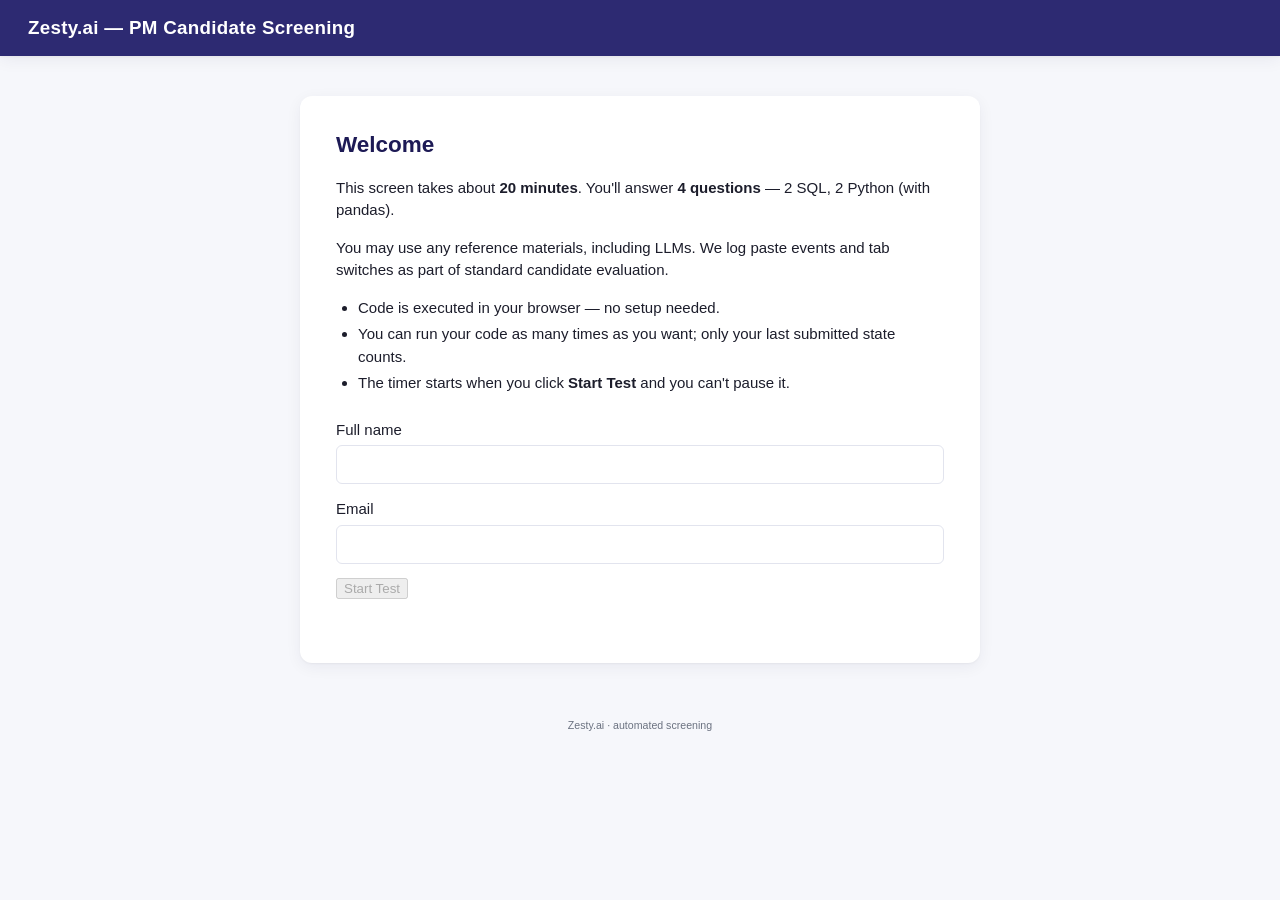
==== index.html @ 0598853e "Add browser-based PM candidate screening test Static-site MVP for screening PM candidates on basic S" ====
<!DOCTYPE html>
<html lang="en">
<head>
  <meta charset="utf-8" />
  <meta name="viewport" content="width=device-width, initial-scale=1" />
  <title>Zesty.ai — PM Candidate Screening</title>
  <link rel="stylesheet" href="css/styles.css" />
</head>
<body class="page-landing">
  <header class="header">
    <img src="logo.png" alt="Zesty.ai" class="logo" onerror="this.style.display='none'" />
    <h1>Zesty.ai — PM Candidate Screening</h1>
  </header>

  <main class="container">
    <section class="card">
      <h2>Welcome</h2>
      <p>
        This screen takes about <strong>20 minutes</strong>. You'll answer
        <strong>4 questions</strong> — 2 SQL, 2 Python (with pandas).
      </p>
      <p>
        You may use any reference materials, including LLMs. We log paste
        events and tab switches as part of standard candidate evaluation.
      </p>
      <ul class="bullets">
        <li>Code is executed in your browser — no setup needed.</li>
        <li>You can run your code as many times as you want; only your last submitted state counts.</li>
        <li>The timer starts when you click <strong>Start Test</strong> and you can't pause it.</li>
      </ul>

      <form id="start-form" class="start-form" novalidate>
        <label>
          Full name
          <input type="text" id="full-name" name="full-name" required autocomplete="name" />
        </label>
        <label>
          Email
          <input type="email" id="email" name="email" required autocomplete="email" />
        </label>
        <button type="submit" id="start-btn" disabled>Start Test</button>
        <p id="form-error" class="form-error" aria-live="polite"></p>
      </form>
    </section>
  </main>

  <footer class="footer">
    <small>Zesty.ai · automated screening</small>
  </footer>

  <script>
    (function () {
      const nameEl = document.getElementById("full-name");
      const emailEl = document.getElementById("email");
      const btn = document.getElementById("start-btn");
      const form = document.getElementById("start-form");
      const errEl = document.getElementById("form-error");

      function validEmail(s) {
        return /^[^\s@]+@[^\s@]+\.[^\s@]+$/.test(s);
      }

      function check() {
        const ok = nameEl.value.trim().length >= 2 && validEmail(emailEl.value.trim());
        btn.disabled = !ok;
      }
      nameEl.addEventListener("input", check);
      emailEl.addEventListener("input", check);

      form.addEventListener("submit", function (e) {
        e.preventDefault();
        const name = nameEl.value.trim();
        const email = emailEl.value.trim();
        if (!name || !validEmail(email)) {
          errEl.textContent = "Please enter a valid name and email.";
          return;
        }
        sessionStorage.setItem("candidate_name", name);
        sessionStorage.setItem("candidate_email", email);
        window.location.href = "test.html";
      });
    })();
  </script>
</body>
</html>
---- css/styles.css ----
/* Zesty.ai screening — minimal stylesheet, no framework. */

:root {
  --primary: #2d2a72;          /* deep zesty blue/purple */
  --primary-dark: #1d1a55;
  --primary-light: #5b54c8;
  --accent: #6c63ff;
  --bg: #f6f7fb;
  --surface: #ffffff;
  --border: #e2e4ee;
  --text: #1c1d2b;
  --text-muted: #6b7280;
  --pass: #137a3d;
  --pass-bg: #e8f7ee;
  --fail: #b32c2c;
  --fail-bg: #fdecec;
  --warn: #d97706;
  --code-bg: #1f1f2e;
  --code-text: #f3f3f8;
  --shadow: 0 1px 2px rgba(0, 0, 0, 0.04), 0 4px 16px rgba(20, 20, 60, 0.06);
}

* { box-sizing: border-box; }

html, body {
  margin: 0;
  padding: 0;
  font-family: -apple-system, BlinkMacSystemFont, "Segoe UI", Roboto, Helvetica, Arial, sans-serif;
  color: var(--text);
  background: var(--bg);
  font-size: 15px;
  line-height: 1.5;
}

h1, h2, h3, h4 { color: var(--primary-dark); margin: 0 0 0.5em; }
h1 { font-size: 1.25rem; }
h2 { font-size: 1.5rem; }
h3 { font-size: 1rem; }

a { color: var(--primary-light); }

/* ---------- Header ---------- */
.header {
  display: flex;
  align-items: center;
  gap: 14px;
  padding: 14px 28px;
  background: var(--primary);
  color: white;
  box-shadow: var(--shadow);
}
.header h1 { color: white; margin: 0; font-weight: 600; letter-spacing: 0.3px; }
.logo { height: 28px; width: auto; }
.logo-small { height: 22px; }
.brand { font-weight: 600; letter-spacing: 0.3px; }
.candidate-label, .timer-label { color: rgba(255,255,255,0.75); margin-right: 6px; }
.candidate-name { font-weight: 600; }

.header-test {
  display: grid;
  grid-template-columns: 1fr auto 1fr;
  align-items: center;
  padding: 10px 20px;
}
.header-left { display: flex; align-items: center; gap: 10px; }
.header-center { text-align: center; }
.header-right { display: flex; align-items: center; gap: 14px; justify-content: flex-end; }

.timer {
  font-variant-numeric: tabular-nums;
  font-weight: 700;
  font-size: 1.1rem;
  background: rgba(255,255,255,0.12);
  padding: 4px 10px;
  border-radius: 6px;
  min-width: 64px;
  text-align: center;
}
.timer.warning { background: var(--warn); color: white; animation: pulse 1s infinite; }
@keyframes pulse {
  0%, 100% { opacity: 1; }
  50% { opacity: 0.7; }
}

.py-status {
  font-size: 0.8rem;
  color: rgba(255,255,255,0.7);
  background: rgba(255,255,255,0.08);
  padding: 3px 8px;
  border-radius: 4px;
}
.py-status.ready { color: #b9f0c5; background: rgba(255,255,255,0.12); }

/* ---------- Landing & done ---------- */
.container {
  max-width: 720px;
  margin: 40px auto;
  padding: 0 20px;
}
.card {
  background: var(--surface);
  border-radius: 12px;
  padding: 32px 36px;
  box-shadow: var(--shadow);
}
.card.center { text-align: center; }
.bullets { padding-left: 22px; }
.bullets li { margin: 4px 0; }

.start-form { display: flex; flex-direction: column; gap: 14px; margin-top: 24px; }
.start-form label { display: flex; flex-direction: column; gap: 4px; font-weight: 500; color: var(--text); }
.start-form input {
  padding: 10px 12px;
  font-size: 1rem;
  border: 1px solid var(--border);
  border-radius: 6px;
  background: white;
  font-family: inherit;
}
.start-form input:focus {
  outline: none;
  border-color: var(--primary-light);
  box-shadow: 0 0 0 3px rgba(108, 99, 255, 0.15);
}
.form-error { color: var(--fail); margin: 0; min-height: 1.2em; }

.btn {
  font-family: inherit;
  font-size: 1rem;
  font-weight: 600;
  padding: 10px 20px;
  border-radius: 6px;
  border: none;
  cursor: pointer;
  transition: background 0.15s, opacity 0.15s;
}
.btn:disabled { opacity: 0.5; cursor: not-allowed; }
.btn-primary { background: var(--primary); color: white; }
.btn-primary:hover:not(:disabled) { background: var(--primary-dark); }
.btn-submit { background: var(--accent); color: white; }
.btn-submit:hover:not(:disabled) { background: #5048d6; }

#start-btn { align-self: flex-start; }

.check-icon {
  font-size: 4rem;
  color: var(--pass);
  background: var(--pass-bg);
  width: 96px;
  height: 96px;
  border-radius: 50%;
  display: flex;
  align-items: center;
  justify-content: center;
  margin: 0 auto 16px;
}
.muted { color: var(--text-muted); }

/* ---------- Test page layout ---------- */
.page-test { height: 100vh; display: flex; flex-direction: column; overflow: hidden; }
.test-grid {
  display: grid;
  grid-template-columns: 280px 1fr;
  flex: 1;
  min-height: 0;
}

.sidebar {
  background: var(--surface);
  border-right: 1px solid var(--border);
  padding: 16px 18px;
  overflow-y: auto;
}
.sidebar h3 { margin-top: 16px; color: var(--text-muted); text-transform: uppercase; font-size: 0.75rem; letter-spacing: 0.5px; }
.sidebar h3:first-child { margin-top: 0; }

.question-list { list-style: none; padding: 0; margin: 0 0 8px; }
.question-list li {
  display: grid;
  grid-template-columns: 24px 1fr auto;
  gap: 8px;
  align-items: center;
  padding: 10px 12px;
  border-radius: 6px;
  cursor: pointer;
  margin-bottom: 4px;
  border: 1px solid transparent;
  transition: background 0.1s;
}
.question-list li:hover { background: var(--bg); }
.question-list li.active { background: var(--bg); border-color: var(--primary-light); }
.q-icon { font-size: 1.1rem; text-align: center; }
.q-title { font-weight: 500; }
.q-lang { font-size: 0.7rem; color: var(--text-muted); font-weight: 400; }
.q-time { font-size: 0.75rem; color: var(--text-muted); }
.status-untouched .q-icon { color: var(--text-muted); }
.status-in_progress .q-icon { color: var(--warn); }
.status-passed .q-icon { color: var(--pass); }
.status-failed .q-icon { color: var(--fail); }

.schema-reference {
  font-family: ui-monospace, "SF Mono", Menlo, Consolas, monospace;
  font-size: 0.75rem;
  background: var(--bg);
  padding: 10px;
  border-radius: 6px;
  white-space: pre-wrap;
  margin: 0;
  color: var(--text);
}

.main-panel {
  display: grid;
  grid-template-rows: auto auto 1fr auto auto;
  min-height: 0;
  padding: 16px 24px;
  gap: 12px;
  overflow: hidden;
}
.panel-header h2 { margin: 0; }
.prompt {
  background: var(--surface);
  border: 1px solid var(--border);
  border-radius: 8px;
  padding: 14px 18px;
  font-size: 0.95rem;
}
.prompt p { margin: 4px 0; }
.prompt p:empty { display: none; }
.prompt code {
  background: var(--bg);
  padding: 1px 5px;
  border-radius: 3px;
  font-size: 0.85em;
  font-family: ui-monospace, "SF Mono", Menlo, Consolas, monospace;
}
.prompt ul { margin: 6px 0; padding-left: 20px; }

.editor-wrapper {
  border: 1px solid var(--border);
  border-radius: 8px;
  overflow: hidden;
  min-height: 180px;
  background: white;
  display: flex;
}
.editor-host {
  flex: 1;
  min-width: 0;
  display: flex;
}
.editor-host .CodeMirror {
  flex: 1;
  height: auto !important;
  font-family: ui-monospace, "SF Mono", Menlo, Consolas, monospace;
  font-size: 13px;
}

.run-row {
  display: flex;
  align-items: center;
  gap: 12px;
}
.run-hint { color: var(--text-muted); font-size: 0.85rem; }

.output-section {
  display: flex;
  flex-direction: column;
  min-height: 0;
  overflow-y: auto;
}
.output-section h3 { margin-bottom: 6px; color: var(--text-muted); text-transform: uppercase; font-size: 0.75rem; letter-spacing: 0.5px; }

.result-area { background: var(--surface); border: 1px solid var(--border); border-radius: 8px; padding: 12px 14px; }
.result-area .placeholder { color: var(--text-muted); margin: 0; }

.result-table {
  width: 100%;
  border-collapse: collapse;
  font-size: 0.85rem;
  font-family: ui-monospace, "SF Mono", Menlo, Consolas, monospace;
}
.result-table th, .result-table td {
  text-align: left;
  padding: 4px 10px;
  border-bottom: 1px solid var(--border);
}
.result-table th { background: var(--bg); font-weight: 600; }
.result-note { font-size: 0.8rem; color: var(--text-muted); margin: 6px 0 0; }

.stdout, .stderr, .result-preview {
  background: var(--code-bg);
  color: var(--code-text);
  font-family: ui-monospace, "SF Mono", Menlo, Consolas, monospace;
  font-size: 0.8rem;
  padding: 10px 12px;
  border-radius: 6px;
  white-space: pre;
  overflow-x: auto;
  margin: 4px 0;
}
.stderr { color: #ffb3b3; }

.verdict-area { margin-top: 8px; }
.verdict { padding: 10px 14px; border-radius: 6px; font-weight: 500; }
.verdict-pass { background: var(--pass-bg); color: var(--pass); border: 1px solid #b3e2c2; }
.verdict-fail { background: var(--fail-bg); color: var(--fail); border: 1px solid #f3bdbd; }

.footer {
  padding: 12px 28px;
  text-align: center;
  color: var(--text-muted);
  font-size: 0.85rem;
}
.footer-test {
  display: flex;
  align-items: center;
  gap: 16px;
  background: var(--surface);
  border-top: 1px solid var(--border);
  padding: 10px 24px;
  text-align: left;
}
.footer-hint { color: var(--text-muted); font-size: 0.85rem; }
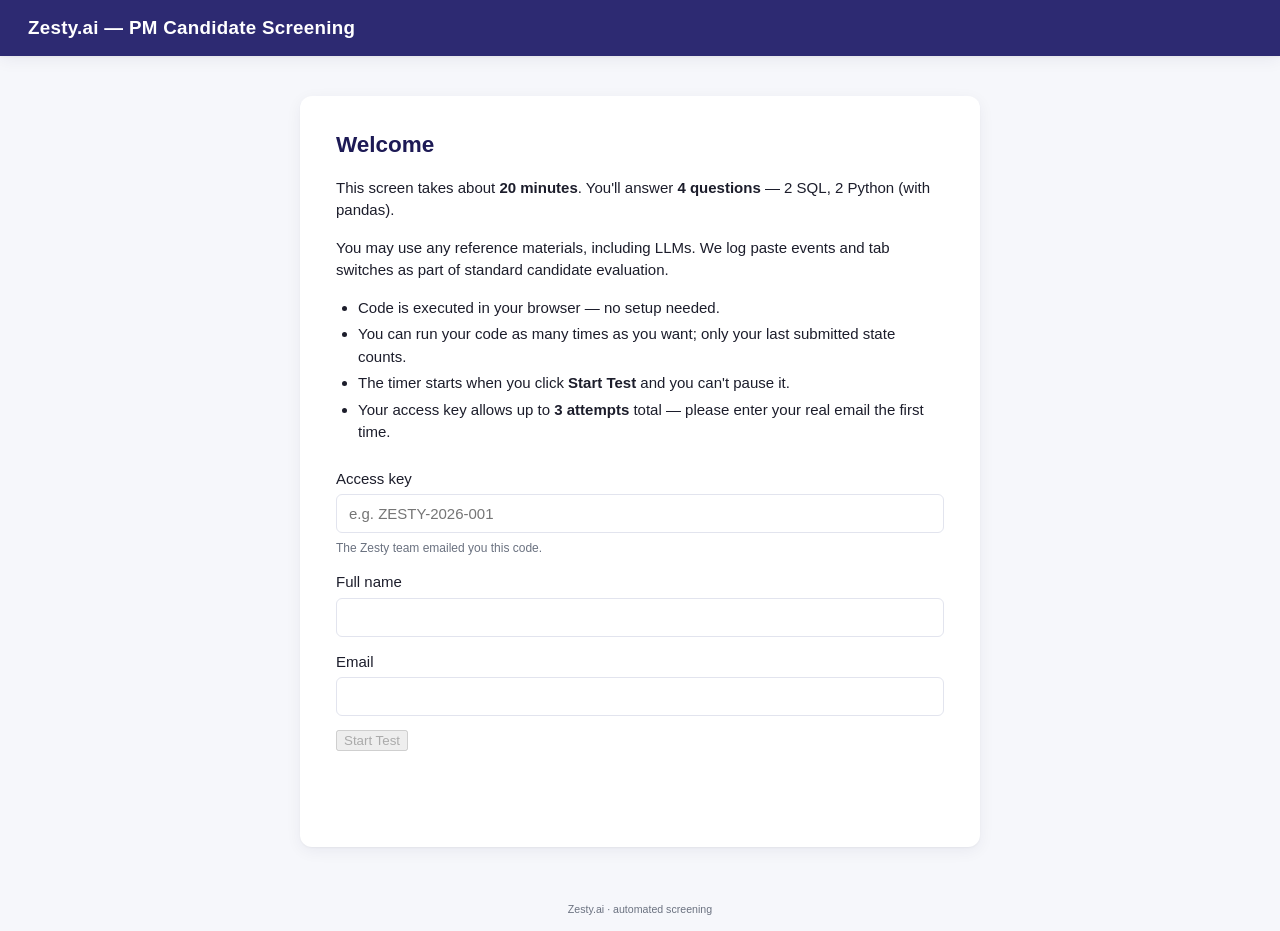
==== commit d61df882: "Add access-key gate and rewrite README for public repo Feature: candidates must enter an access key " ====
--- a/index.html
+++ b/index.html
@@ -27,9 +27,15 @@
         <li>Code is executed in your browser — no setup needed.</li>
         <li>You can run your code as many times as you want; only your last submitted state counts.</li>
         <li>The timer starts when you click <strong>Start Test</strong> and you can't pause it.</li>
+        <li>Your access key allows up to <strong>3 attempts</strong> total — please enter your real email the first time.</li>
       </ul>
 
       <form id="start-form" class="start-form" novalidate>
+        <label>
+          Access key
+          <input type="text" id="access-key" name="access-key" required autocomplete="off" placeholder="e.g. ZESTY-2026-001" />
+          <small class="field-hint">The Zesty team emailed you this code.</small>
+        </label>
         <label>
           Full name
           <input type="text" id="full-name" name="full-name" required autocomplete="name" />
@@ -40,6 +46,7 @@
         </label>
         <button type="submit" id="start-btn" disabled>Start Test</button>
         <p id="form-error" class="form-error" aria-live="polite"></p>
+        <p id="form-info" class="form-info" aria-live="polite"></p>
       </form>
     </section>
   </main>
@@ -48,38 +55,83 @@
     <small>Zesty.ai · automated screening</small>
   </footer>
 
-  <script>
-    (function () {
-      const nameEl = document.getElementById("full-name");
-      const emailEl = document.getElementById("email");
-      const btn = document.getElementById("start-btn");
-      const form = document.getElementById("start-form");
-      const errEl = document.getElementById("form-error");
+  <script type="module">
+    import { validateAccessKey } from "./js/access.js";
 
-      function validEmail(s) {
-        return /^[^\s@]+@[^\s@]+\.[^\s@]+$/.test(s);
+    const keyEl = document.getElementById("access-key");
+    const nameEl = document.getElementById("full-name");
+    const emailEl = document.getElementById("email");
+    const btn = document.getElementById("start-btn");
+    const form = document.getElementById("start-form");
+    const errEl = document.getElementById("form-error");
+    const infoEl = document.getElementById("form-info");
+
+    const validEmail = (s) => /^[^\s@]+@[^\s@]+\.[^\s@]+$/.test(s);
+
+    function check() {
+      const ok =
+        keyEl.value.trim().length >= 1 &&
+        nameEl.value.trim().length >= 2 &&
+        validEmail(emailEl.value.trim());
+      btn.disabled = !ok;
+    }
+    keyEl.addEventListener("input", check);
+    nameEl.addEventListener("input", check);
+    emailEl.addEventListener("input", check);
+
+    function setBusy(busy) {
+      btn.disabled = busy;
+      btn.textContent = busy ? "Validating…" : "Start Test";
+    }
+
+    form.addEventListener("submit", async (e) => {
+      e.preventDefault();
+      errEl.textContent = "";
+      infoEl.textContent = "";
+
+      const key = keyEl.value.trim();
+      const name = nameEl.value.trim();
+      const email = emailEl.value.trim();
+      if (!key || !name || !validEmail(email)) {
+        errEl.textContent = "Please fill in all fields with a valid email.";
+        return;
       }
 
-      function check() {
-        const ok = nameEl.value.trim().length >= 2 && validEmail(emailEl.value.trim());
-        btn.disabled = !ok;
+      setBusy(true);
+      const result = await validateAccessKey({ key, name, email });
+      setBusy(false);
+
+      if (!result.ok) {
+        if (result.error === "invalid_key") {
+          errEl.textContent =
+            "We don't recognize that access key. Double-check the code you were sent, or contact the Zesty team.";
+        } else if (result.error === "max_uses_reached") {
+          errEl.textContent =
+            "This access key has been used the maximum number of times. Please contact the Zesty team for a new key.";
+        } else {
+          errEl.textContent =
+            "We couldn't reach the validation service. Please check your connection and try again.";
+        }
+        return;
       }
-      nameEl.addEventListener("input", check);
-      emailEl.addEventListener("input", check);
 
-      form.addEventListener("submit", function (e) {
-        e.preventDefault();
-        const name = nameEl.value.trim();
-        const email = emailEl.value.trim();
-        if (!name || !validEmail(email)) {
-          errEl.textContent = "Please enter a valid name and email.";
-          return;
-        }
-        sessionStorage.setItem("candidate_name", name);
-        sessionStorage.setItem("candidate_email", email);
-        window.location.href = "test.html";
-      });
-    })();
+      sessionStorage.setItem("candidate_name", name);
+      sessionStorage.setItem("candidate_email", email);
+      sessionStorage.setItem("access_key", key);
+      sessionStorage.setItem("access_uses", String(result.uses ?? 1));
+      sessionStorage.setItem("access_max_uses", String(result.max_uses ?? 3));
+
+      // For attempts 2+ of N, flag the candidate before navigating. Skipped
+      // in bypass mode where the values are placeholder defaults.
+      if (!result._bypassed && result.uses > 1) {
+        const proceed = window.confirm(
+          `Heads up — this is attempt ${result.uses} of ${result.max_uses} on this access key.\n\nMake sure your name and email are correct before continuing.`
+        );
+        if (!proceed) return;
+      }
+
+      window.location.href = "test.html";
+    });
   </script>
 </body>
 </html>
--- a/css/styles.css
+++ b/css/styles.css
@@ -123,6 +123,8 @@
   box-shadow: 0 0 0 3px rgba(108, 99, 255, 0.15);
 }
 .form-error { color: var(--fail); margin: 0; min-height: 1.2em; }
+.form-info  { color: var(--primary-dark); margin: 0; min-height: 1.2em; }
+.field-hint { display: block; color: var(--text-muted); font-weight: 400; font-size: 0.8rem; margin-top: 2px; }
 
 .btn {
   font-family: inherit;
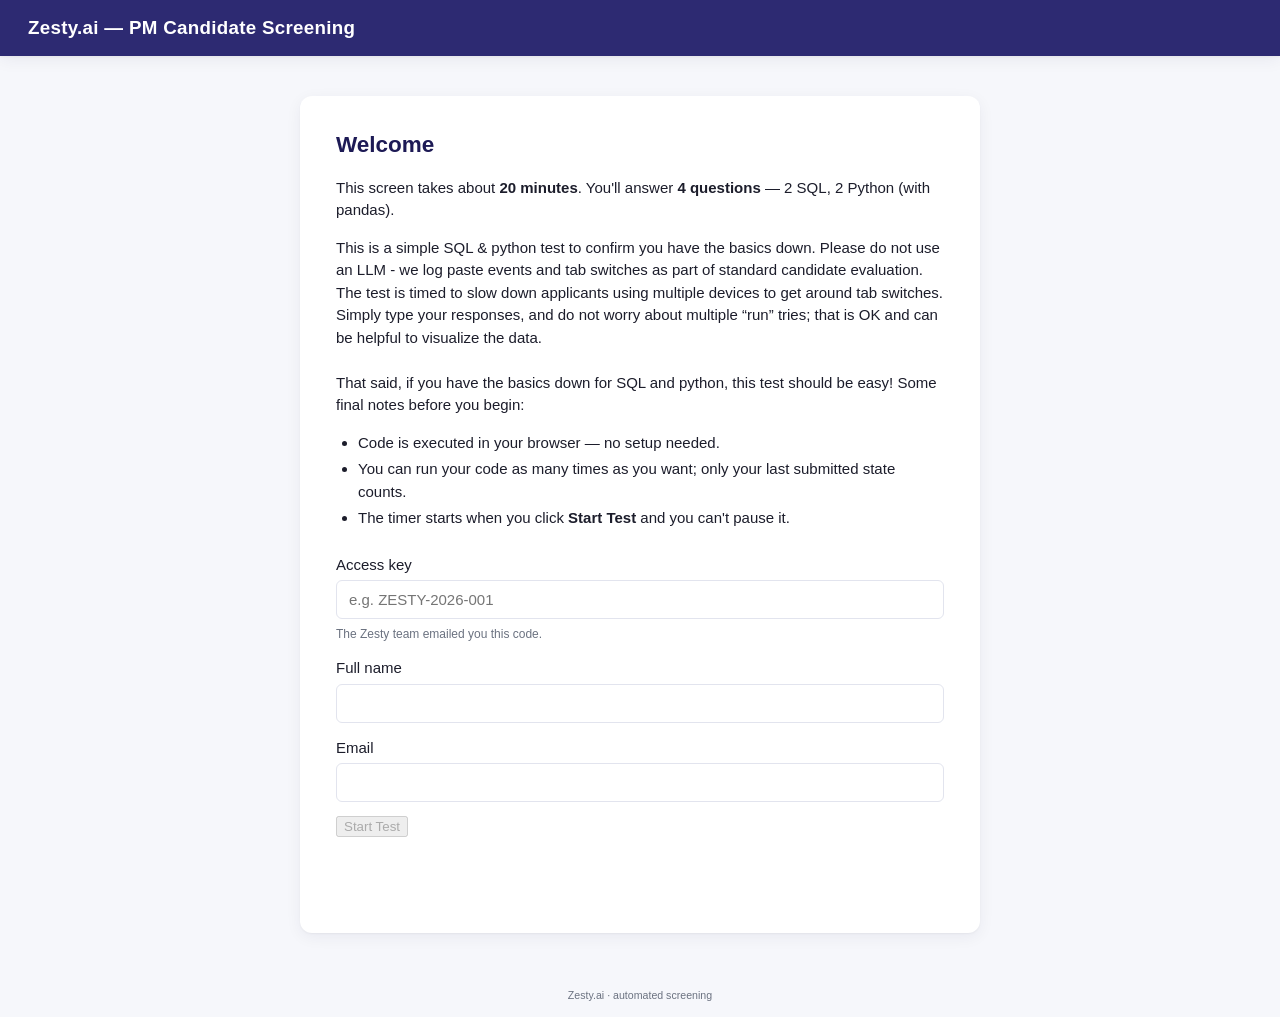
==== commit 44036235: "updating home page messaging" ====
--- a/index.html
+++ b/index.html
@@ -20,14 +20,18 @@
         <strong>4 questions</strong> — 2 SQL, 2 Python (with pandas).
       </p>
       <p>
-        You may use any reference materials, including LLMs. We log paste
-        events and tab switches as part of standard candidate evaluation.
+      This is a simple SQL & python test to confirm you have the basics down.
+      Please do not use an LLM - we log paste events and tab switches as part of standard candidate evaluation.
+      The test is timed to slow down applicants using multiple devices to get around tab switches.
+      Simply type your responses, and do not worry about multiple “run” tries; that is OK and can be helpful to visualize the data.
+      <br>
+      <br>
+      That said, if you have the basics down for SQL and python, this test should be easy! Some final notes before you begin:
       </p>
       <ul class="bullets">
         <li>Code is executed in your browser — no setup needed.</li>
         <li>You can run your code as many times as you want; only your last submitted state counts.</li>
         <li>The timer starts when you click <strong>Start Test</strong> and you can't pause it.</li>
-        <li>Your access key allows up to <strong>3 attempts</strong> total — please enter your real email the first time.</li>
       </ul>
 
       <form id="start-form" class="start-form" novalidate>
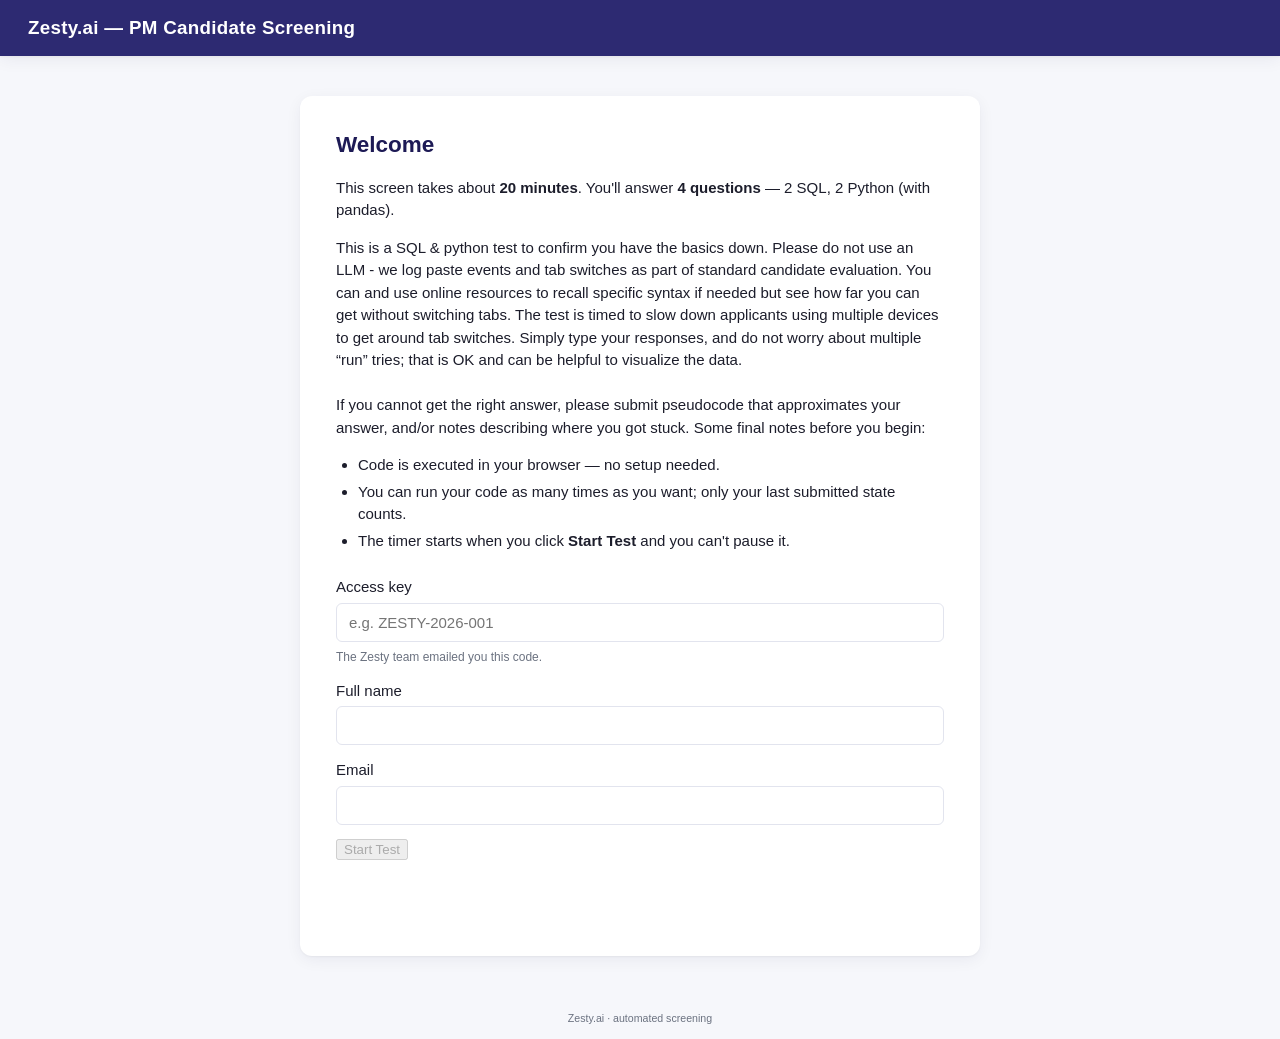
==== commit 6b561ccf: "updating home page messaging" ====
--- a/index.html
+++ b/index.html
@@ -20,13 +20,15 @@
         <strong>4 questions</strong> — 2 SQL, 2 Python (with pandas).
       </p>
       <p>
-      This is a simple SQL & python test to confirm you have the basics down.
-      Please do not use an LLM - we log paste events and tab switches as part of standard candidate evaluation.
+      This is a SQL & python test to confirm you have the basics down.
+      Please do not use an LLM - we log paste events and tab switches as part of standard candidate evaluation. You 
+      can and use online resources to recall specific syntax if needed but see how far you can get without switching tabs.
       The test is timed to slow down applicants using multiple devices to get around tab switches.
       Simply type your responses, and do not worry about multiple “run” tries; that is OK and can be helpful to visualize the data.
       <br>
       <br>
-      That said, if you have the basics down for SQL and python, this test should be easy! Some final notes before you begin:
+      If you cannot get the right answer, please submit pseudocode that approximates your answer,
+      and/or notes describing where you got stuck. Some final notes before you begin:
       </p>
       <ul class="bullets">
         <li>Code is executed in your browser — no setup needed.</li>
